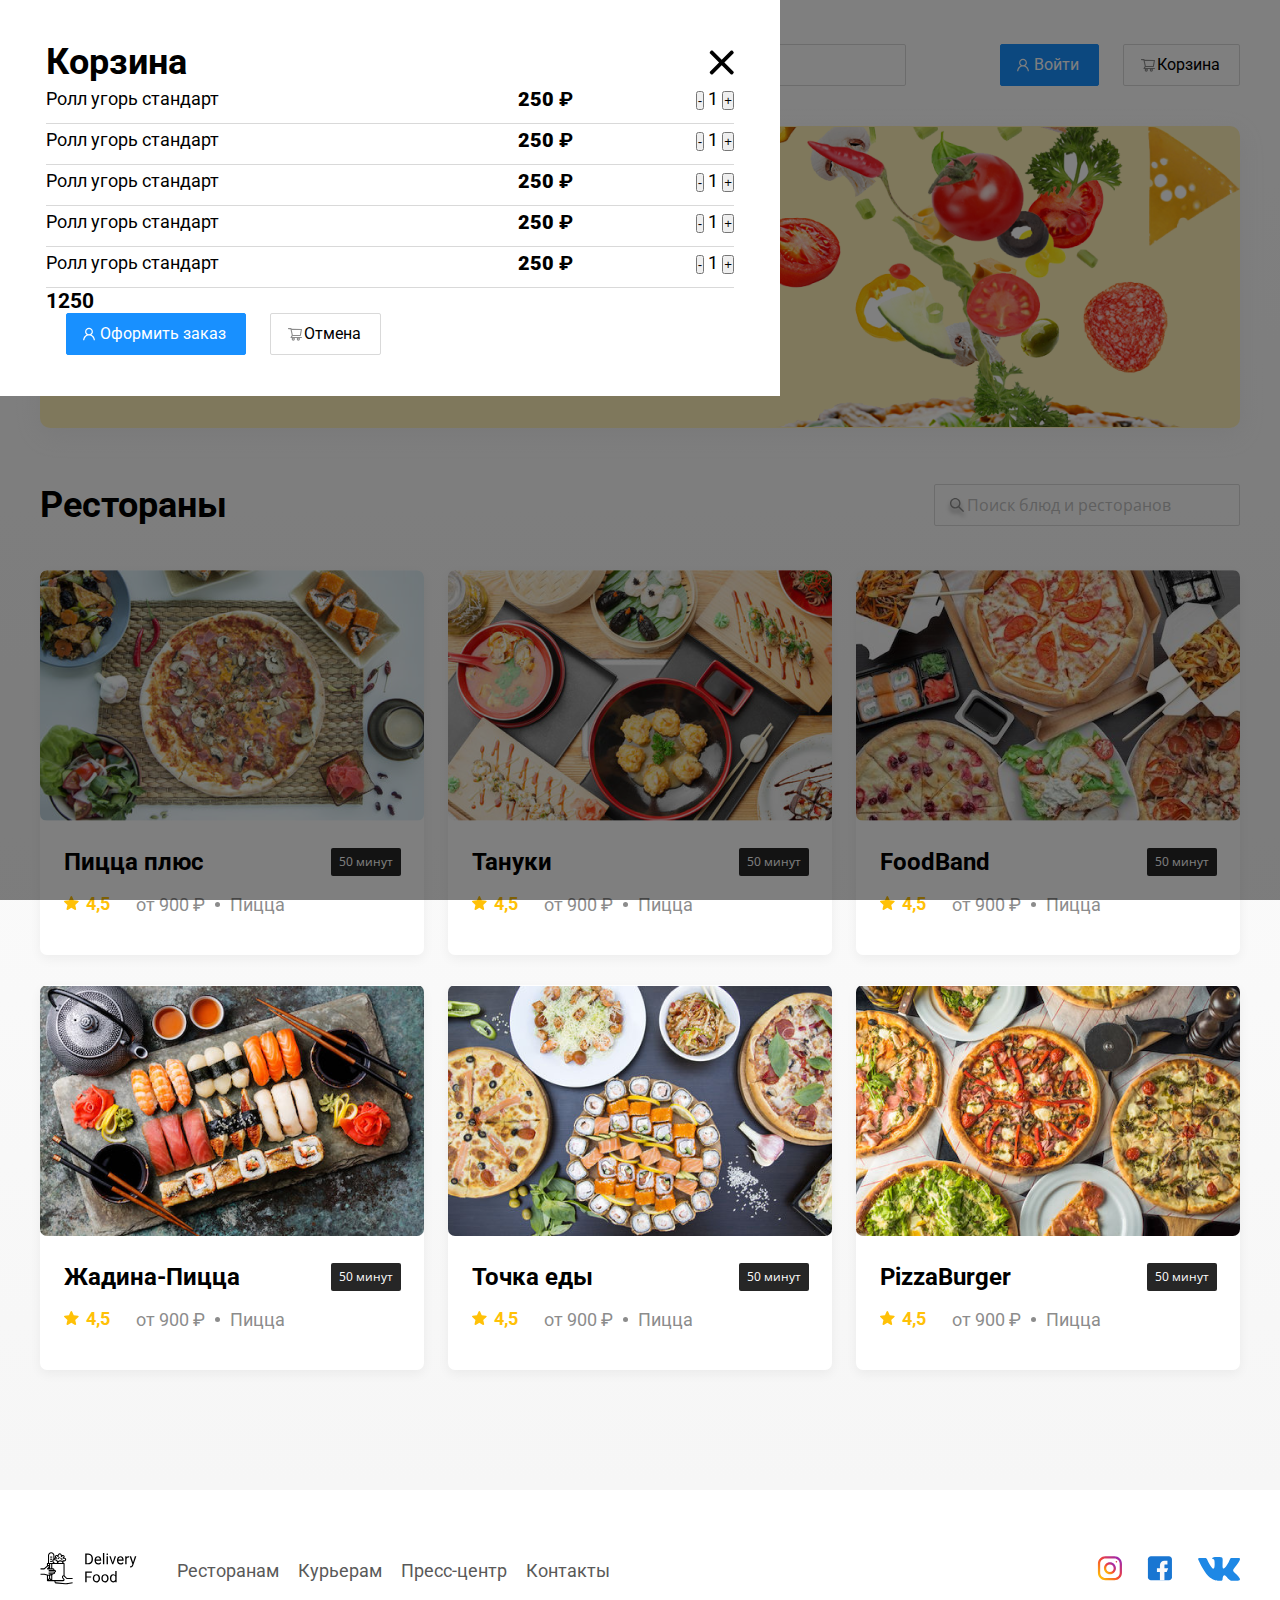
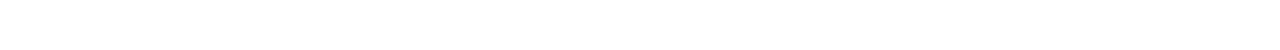
==== index.html @ 83c0d43b "```" ====
<!DOCTYPE html>
<html lang="ru">
<head>
    <meta charset="UTF-8">
    <meta http-equiv="X-UA-Compatible" content="IE=edge">
    <meta name="viewport" content="width=device-width, initial-scale=1.0">
    <title>Delivery Food</title>
    <link rel="preconnect" href="https://fonts.googleapis.com">
    <link rel="preconnect" href="https://fonts.gstatic.com" crossorigin>
    <link href="https://fonts.googleapis.com/css2?family=Open+Sans:wght@400;700&family=Roboto:wght@400;700&display=swap" rel="stylesheet">
    <link rel="stylesheet" href="css/styles.css">
    <link rel="icon" href="#" type="image/x-icon">
    <script src="./js/script.js" defer></script>
</head>
<body>
    <header class="section__header">
        <div class="container block">
            <a href="./index.html" class="logo">
                <img src="img/logo.svg" alt="логотиппппппп" class="logo__img">
            </a>
            <input type="text" class="input input-adress" placeholder="Адрес доставки">
            <div class="buttons">
                <button class="button button__man button--primary">Войти</button>
                <button class="button button__cart button--secondary" id="cart">Корзина</button>
            </div>
        </div> 
    </header>
    <section class="section__promo ">
            <div class="container promo__block">
                <div class="promo__info">
                    <h1 class="promo__title">Онлайн-сервис <br> доставки еды на дом</h1>
                    <p class="promo__desc">Блюда из любимого ресторана привезет курьер в перчатках, маске и с антисептиком</p>
                </div>
                <!-- /.promo__info -->
            </div>
    </section>
    <!-- /.promo -->
    <section class="section__restourants">
        <div class="container">
            <div class="restour__search">
                <h2 class="section__title">Рестораны</h2>
                <input type="text" class="input input-search" placeholder="Поиск блюд и ресторанов">
            </div>
            <!-- /.restour__search -->
            <div class="cards">
                <div class="card">
                    <a href="#" class="card__header"><img src="img/pizzaplus.png" alt="pizzaplus" class="card__img"></a>
            
                <div class="card__main">
                    <div class="card__title">
                        <h3 class="title">Пицца плюс</h3>
                        <span class="title_time">50 минут</span>
                    </div>
                    <!-- /.card__title -->
                    <div class="card__desc">
                        <strong class="card__reit">4,5</strong>
                        <span class="card__price">от 900 ₽</span>
                        <p class="card__category">Пицца</p>
                    </div>
                    <!-- /.card__desc -->
                </div>
                <!-- /.card__main -->
                </div>
                <!-- /.card -->
                <div class="card">
                    <a href="restourants/tanyki.html" class="card__header"><img src="img/tanyki.png" alt="tanyki" class="card__img"></a>
            
                <div class="card__main">
                    <div class="card__title">
                        <h3 class="title">Тануки</h3>
                        <span class="title_time">50 минут</span>
                    </div>
                    <!-- /.card__title -->
                    <div class="card__desc">
                        <strong class="card__reit">4,5</strong>
                        <span class="card__price">от 900 ₽</span>
                        <p class="card__category">Пицца</p>
                    </div>
                    <!-- /.card__desc -->
                </div>
                <!-- /.card__main -->
                </div>
                <!-- /.card -->
                <div class="card">
                    <a href="" class="card__header"><img src="img/foodband.png" alt="foodband" class="card__img"></a>
            
                <div class="card__main">
                    <div class="card__title">
                        <h3 class="title">FoodBand</h3>
                        <span class="title_time">50 минут</span>
                    </div>
                    <!-- /.card__title -->
                    <div class="card__desc">
                        <strong class="card__reit">4,5</strong>
                        <span class="card__price">от 900 ₽</span>
                        <p class="card__category">Пицца</p>
                    </div>
                    <!-- /.card__desc -->
                </div>
                <!-- /.card__main -->
                </div>
                <!-- /.card -->
                <div class="card">
                    <a href="" class="card__header"><img src="img/zhadina.png" alt="zhadina-pizza" class="card__img"></a>
            
                <div class="card__main">
                    <div class="card__title">
                        <h3 class="title">Жадина-Пицца</h3>
                        <span class="title_time">50 минут</span>
                    </div>
                    <!-- /.card__title -->
                    <div class="card__desc">
                        <strong class="card__reit">4,5</strong>
                        <span class="card__price">от 900 ₽</span>
                        <p class="card__category">Пицца</p>
                    </div>
                    <!-- /.card__desc -->
                </div>
                <!-- /.card__main -->
                </div>
                <!-- /.card -->
                <div class="card">
                    <a href="" class="card__header"><img src="img/tochkaedi.png" alt="tochkaedi" class="card__img"></a>
            
                <div class="card__main">
                    <div class="card__title">
                        <h3 class="title">Точка еды</h3>
                        <span class="title_time">50 минут</span>
                    </div>
                    <!-- /.card__title -->
                    <div class="card__desc">
                        <strong class="card__reit">4,5</strong>
                        <span class="card__price">от 900 ₽</span>
                        <p class="card__category">Пицца</p>
                    </div>
                    <!-- /.card__desc -->
                </div>
                <!-- /.card__main -->
                </div>
                <!-- /.card -->
                <div class="card">
                    <a href="" class="card__header"><img src="img/pizzaburger.png" alt="pizzaburger" class="card__img"></a>
            
                <div class="card__main">
                    <div class="card__title">
                        <h3 class="title">PizzaBurger</h3>
                        <span class="title_time">50 минут</span>
                    </div>
                    <!-- /.card__title -->
                    <div class="card__desc">
                        <strong class="card__reit">4,5</strong>
                        <span class="card__price">от 900 ₽</span>
                        <p class="card__category">Пицца</p>
                    </div>
                    <!-- /.card__desc -->
                </div>
                <!-- /.card__main -->
                </div>
                <!-- /.card -->
            
            </div>
            <!-- /.cards -->
        </div>
        <!-- /.container -->
    </section>
    <!-- /.section__restourants -->
    <footer class="section__footer">
        <div class="container block">
            <div class="block__navigation">
                <a href="/" class="logo">
                    <img src="img/logo.svg" alt="логотиппппппп" class="logo__img">
                </a>
                <nav class="navigation__footer">
                    <a href="#" class="nav-item">Ресторанам</a>
                    <a href="#" class="nav-item">Курьерам</a>
                    <a href="#" class="nav-item">Пресс-центр</a>
                    <a href="#" class="nav-item">Контакты</a>
                </nav>
                <!-- /.navigation__footer -->
            </div>
            <!-- /.block__navigation -->
            <div class="socials">
                <a href="#" class="social-link"><img src="img/instagram.svg" alt="social" class="social-img"></a>
                <a href="#" class="social-link"><img src="img/facebook.svg" alt="social" class="social-img"></a>
                <a href="#" class="social-link"><img src="img/vk.svg" alt="social" class="social-img"></a>
            </div>
            <!-- /.socials -->
        </div>
    </footer>
    <div class="modal">
        <div class="modal-window">
            <div class="modal-header">
                <h2 class="modal-title">Корзина</h2>
                <button class="btn-close"></button>
            </div>
            <!-- /.modal-header -->
            <div class="modal-main">
                <div class="row">
                    <p class="product-name">Ролл угорь стандарт</p>
                    <div class="row-right">
                        <div class="price-product">
                            <strong class="price">250</strong>
                            <span class="rub">₽</span> 
                        </div>
                          
                        <div class="counter">
                            <button class="btn-count">-</button>
                            <span class="count"> 1</span>
                            <button class="btn-count">+</button>
                        </div>
                        <!-- /.count-block -->
                    </div>
                <!-- /.cart-string -->
                </div>
                <!-- /.row -->
                <div class="row">
                    <p class="product-name">Ролл угорь стандарт</p>
                    <div class="row-right">
                        <div class="price-product">
                            <strong class="price">250</strong>
                            <span class="rub">₽</span> 
                        </div>
                          
                        <div class="counter">
                            <button class="btn-count">-</button>
                            <span class="count"> 1</span>
                            <button class="btn-count">+</button>
                        </div>
                        <!-- /.count-block -->
                    </div>
                <!-- /.cart-string -->
                </div>
                <!-- /.row -->
                <div class="row">
                    <p class="product-name">Ролл угорь стандарт</p>
                    <div class="row-right">
                        <div class="price-product">
                            <strong class="price">250</strong>
                            <span class="rub">₽</span> 
                        </div>
                          
                        <div class="counter">
                            <button class="btn-count">-</button>
                            <span class="count"> 1</span>
                            <button class="btn-count">+</button>
                        </div>
                        <!-- /.count-block -->
                    </div>
                <!-- /.cart-string -->
                </div>
                <!-- /.row -->
                <div class="row">
                    <p class="product-name">Ролл угорь стандарт</p>
                    <div class="row-right">
                        <div class="price-product">
                            <strong class="price">250</strong>
                            <span class="rub">₽</span> 
                        </div>
                          
                        <div class="counter">
                            <button class="btn-count">-</button>
                            <span class="count"> 1</span>
                            <button class="btn-count">+</button>
                        </div>
                        <!-- /.count-block -->
                    </div>
                <!-- /.cart-string -->
                </div>
                <!-- /.row -->
                <div class="row">
                    <p class="product-name">Ролл угорь стандарт</p>
                    <div class="row-right">
                        <div class="price-product">
                            <strong class="price">250</strong>
                            <span class="rub">₽</span> 
                        </div>
                          
                        <div class="counter">
                            <button class="btn-count">-</button>
                            <span class="count"> 1</span>
                            <button class="btn-count">+</button>
                        </div>
                        <!-- /.count-block -->
                    </div>
                <!-- /.cart-string -->
                </div>
                <!-- /.row -->
            </div>
            <!-- /.modal-main -->
            <div class="modal-footer">
                <div class="sum">
                    <h3 class="modal-sum">1250</h3>
                    <span class="rub-sum"></span>
                </div>
                <div class="buttons">
                    <button class="button button__man button--primary">Оформить заказ</button>
                    <button class="button button__cart button--secondary" id="cart">Отмена</button>
                </div>
                <!-- /.buttons -->
            </div>
            <!-- /.modal-footer -->
        </div>
        <!-- /.modal-window -->
    </div>
    <!-- /.modal -->
</body>
</html>
---- css/styles.css ----
*{
    margin: 0;
    padding: 0;
    box-sizing: border-box;
}
html{
    font-family: 'Roboto', sans-serif;
    font-style: normal;
    font-size: 18px;
}

body{
    background: linear-gradient(180deg, rgba(245, 245, 245, 0) 1.04%, #F5F5F5 100%);
}

.container{
    max-width: 1200px;
    width: 100%;
    margin: auto;
}
.input{
    font-family: 'Open Sans', sans-serif;
    line-height: 24px;
    font-style: normal;
    font-weight: normal;
    font-size: 16px;
    border: 1px solid #D9D9D9;
    border-radius: 2px;
    outline: none;
}
.input-adress{
    max-width: 690px;
    width: 100%;
    padding: 8px 12px 8px 32px;
    background: url(../img/house.svg) no-repeat 10px center;
}
.input-adress::placeholder{
    color:#BFBFBF;
    font-style: normal;
    font-weight: normal;
    font-size: 16px;
    line-height: 24px;
    
}
.block{
    display: flex;
    justify-content: space-between;
    align-items: center;
}

.section__header{
    margin-top: 44px;
    margin-bottom: 40px;
}

.logo{
    max-height: 40px;
}

.logo__img{
max-height: 40px;
}

.button{
    padding: 8px 19px 8px 33px;
    border: none;
    border-radius: 2px;
    margin-left: 20px;
    font-family: 'Roboto', sans-serif;
    font-style: normal;
    font-size: 16px;
    line-height: 24px;
    cursor: pointer;
}

.button__man{
    background: url(../img/man.svg) no-repeat 16px center;
}
.button--primary{
    background-color: #1890FF;
    color:white;
    border: 1px solid #1890FF;
}
.button__cart{
    background: url(../img/korzina.svg) no-repeat 16px center;
}

.button--secondary{
    border: 1px solid #D9D9D9;
}
.button__close{
    background: #fff;
}
.promo__block{
    background: #FFF1B8 url(../img/promo.png) no-repeat right center;
    border-radius: 10px;
    padding: 68px 0;
    padding-left: 71px;
    filter: drop-shadow(0px 7px 12px rgba(158, 158, 163, 0.1));
}

.promo__desc{
    
    font-weight: normal;
    font-size: 24px;
    line-height: 28px;
    color: #302C34;

}

.section__restourants{
    padding-top: 56px;
    padding-bottom: 90px;
}

.promo__title{
   
    font-weight: bold;
    font-size: 39px;
    line-height: 46px;
    color: #302C34;
    margin-bottom: 18px;

}

.promo__info{
    max-width: 535px;
    width: 100%;
}
.restour__search{
    display: flex;
    justify-content: space-between;
    margin-bottom: 44px;
}

.section__title{
    font-weight: bold;
font-size: 36px;
line-height: 42px;
}

.input-search{
    max-width: 306px;
    width: 100%;
    padding: 5px 12px 5px 32px;
    background: url(../img/search.svg) no-repeat 10px 11px;
}
.input-search::placeholder{
    color:#BFBFBF;
    line-height: 24px;
}

.cards{
display: flex;
flex-wrap: wrap;
justify-content: space-between;
}

.card{
    max-width: 384px;
    width: 100%;
    background: #fff;
    box-shadow: 0px 4px 12px rgba(0, 0, 0, 0.05);
    border-radius: 7px;
    margin-bottom: 30px;
}

.card__img{
    border-radius: 7px;
}

.card__main{
    padding: 21px 24px 35px;
}

.card__title{
    display:flex;
    justify-content: space-between;
    align-items: center;
    margin-bottom: 10px;
    
}

.card__desc{
    display: flex;
    justify-content: start;
    align-items: center;
}

.title{
    font-weight: bold;
    font-size: 24px;
    line-height: 32px;
}

.title_time{
    background: #262626;
    border-radius: 2px;
    font-family: 'Open Sans', sans-serif;
font-style: normal;
font-weight: normal;
font-size: 12px;
line-height: 20px;

color: #FFFFFF;
padding: 4px 8px;
}

.card__reit{
    margin-left: 22px;
    position: relative;
    font-weight: bold;
    font-size: 18px;
    line-height: 32px;
    color: #FFC107;
    
}

.card__reit::before{
    content: '' ;
    width: 15px;
    height: 15px;
    position: absolute;
    top: 7px;
    left: -22px;
    background: url(../img/rate.svg);
}
.card__price{
    color: #8c8c8c;
    margin-left: 26px;
}
.card__category{
    color: #8c8c8c;
    position: relative;
    margin-left: 25px;
}
.card__category::before{
    content: '';
    position: absolute;
    top: 50%;
    left: -15px;
    margin-top: -2.5px;
    width: 5px;
    height: 5px;
    background: #8c8c8c;
    border-radius: 50%;
}

.section__footer{
    background: #fff;
    padding-top: 60px;
    padding-bottom: 60px;
}
.block__navigation{
    display: flex;
    align-items: center ;
}
.navigation__footer{
    margin-left: 36px;
}
.nav-item{
    line-height: 21px;
    color: #595959;
    margin-right: 15px;
    text-decoration: none;
}
.socials{
    display: flex;
    align-items: center;
}

.social-img{
    height: 25px;
    margin-left: 25px;
}
.restour__title{
    font-size: 36px;
    line-height: 42px;
}
.restour__info{
    margin-top: 40px;
    margin-bottom: 37px;
    display: flex;
    align-items: center;
}

.restour__desc{
    display: flex;
    justify-content: start;

    align-items: center;
    margin-left: 32px;
}

.card__category__init{
    color: #8c8c8c;
    position: relative;
    margin-bottom: 25px;
    
}
.card__desc__position{
    display: flex;
    flex-direction: column;
 
}
.card__title{
    width: 337px;
    height: 32px;
}

.button--addto{
    padding: 7px 36px 7px 14px;
    
    border: none;
    border-radius: 2px;
    
    font-family: 'OpenSans', sans-serif;
    font-style: normal;
    font-size: 16px;
    line-height: 24px;
    background: #fff url(../img/whitecart.svg) no-repeat 99px center;
    background-color: #1890FF;
    color:white;
    border: 1px solid #1890FF;
}
.button--addtocart{
    display: flex;
}
.card__cost{
    display: flex;
    justify-content: start;
    align-items: center;
    margin-left: 59px;
    font-weight: bold;
    font-size: 20px;
    line-height: 32px;
}




.modal {
    position: fixed;
    top: 0;
    left: 0;
    width: 100%;
    height: 100vh;
    background: rgba(0,0,0,0.5);
}
.modal-window {
    max-width: 780px;
    width: 100%;
    background: #fff;
    padding: 41px 46px;
    display: flex;
    flex-direction: column;
}
.modal-header {
    width: 100%;
    display: flex;
    justify-content: space-between;
    align-items: center;
}
.modal-title {
    font-size: 36px;
    line-height: 42px;
    color: #000;
}
.btn-close {
    width: 25px;
    height: 25px;
    background: url('../img/close.svg') no-repeat center / cover;
    border: none;
    cursor: pointer;
}
.row {
    display: flex;
    justify-content: space-between;
    align-items: center;
    padding-bottom: 8px;
    border-bottom: 1px solid #d9d9d9;
}
.row-right {
    display: flex;
    justify-content: space-between;
    align-items: center;
    max-width: 216px;
    width: 100%;
}
.product-name {
    font-size: 18px;
    line-height: 32px;
}
.price-product {
    font-weight: bold;
    font-size: 20px;
    line-height: 32px;
}
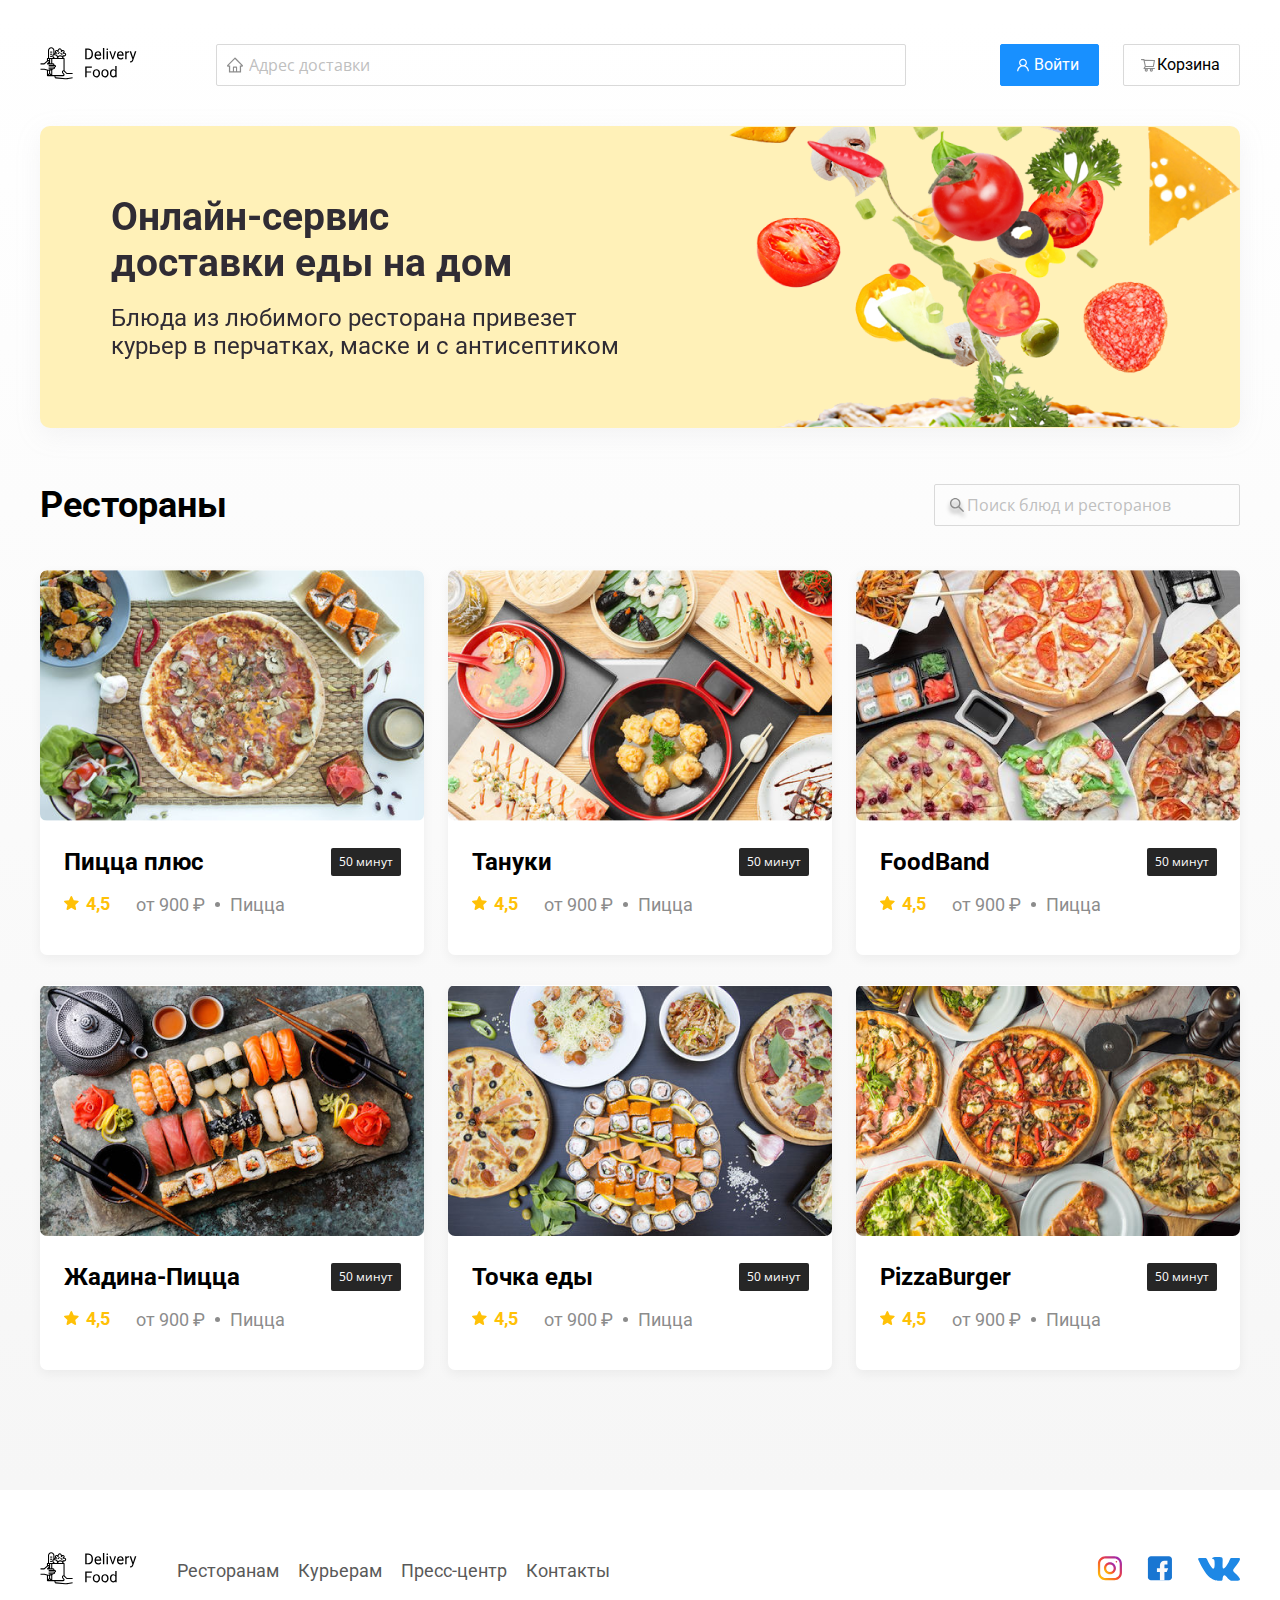
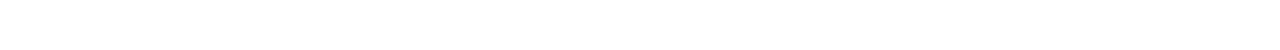
==== commit 1e844120: "jsworks 3dec2021 14:47" ====
--- a/index.html
+++ b/index.html
@@ -187,11 +187,11 @@
             <!-- /.socials -->
         </div>
     </footer>
-    <div class="modal">
+    <div class="modal modal--close">
         <div class="modal-window">
             <div class="modal-header">
                 <h2 class="modal-title">Корзина</h2>
-                <button class="btn-close"></button>
+                <button class="btn-close" id="close-modal"></button>
             </div>
             <!-- /.modal-header -->
             <div class="modal-main">
@@ -204,97 +204,98 @@
                         </div>
                           
                         <div class="counter">
-                            <button class="btn-count">-</button>
-                            <span class="count"> 1</span>
-                            <button class="btn-count">+</button>
-                        </div>
-                        <!-- /.count-block -->
-                    </div>
-                <!-- /.cart-string -->
-                </div>
-                <!-- /.row -->
-                <div class="row">
-                    <p class="product-name">Ролл угорь стандарт</p>
-                    <div class="row-right">
-                        <div class="price-product">
-                            <strong class="price">250</strong>
-                            <span class="rub">₽</span> 
-                        </div>
-                          
-                        <div class="counter">
-                            <button class="btn-count">-</button>
-                            <span class="count"> 1</span>
-                            <button class="btn-count">+</button>
-                        </div>
-                        <!-- /.count-block -->
-                    </div>
-                <!-- /.cart-string -->
-                </div>
-                <!-- /.row -->
-                <div class="row">
-                    <p class="product-name">Ролл угорь стандарт</p>
-                    <div class="row-right">
-                        <div class="price-product">
-                            <strong class="price">250</strong>
-                            <span class="rub">₽</span> 
-                        </div>
-                          
-                        <div class="counter">
-                            <button class="btn-count">-</button>
-                            <span class="count"> 1</span>
-                            <button class="btn-count">+</button>
-                        </div>
-                        <!-- /.count-block -->
-                    </div>
-                <!-- /.cart-string -->
-                </div>
-                <!-- /.row -->
-                <div class="row">
-                    <p class="product-name">Ролл угорь стандарт</p>
-                    <div class="row-right">
-                        <div class="price-product">
-                            <strong class="price">250</strong>
-                            <span class="rub">₽</span> 
-                        </div>
-                          
-                        <div class="counter">
-                            <button class="btn-count">-</button>
-                            <span class="count"> 1</span>
-                            <button class="btn-count">+</button>
-                        </div>
-                        <!-- /.count-block -->
-                    </div>
-                <!-- /.cart-string -->
-                </div>
-                <!-- /.row -->
-                <div class="row">
-                    <p class="product-name">Ролл угорь стандарт</p>
-                    <div class="row-right">
-                        <div class="price-product">
-                            <strong class="price">250</strong>
-                            <span class="rub">₽</span> 
-                        </div>
-                          
-                        <div class="counter">
-                            <button class="btn-count">-</button>
-                            <span class="count"> 1</span>
-                            <button class="btn-count">+</button>
-                        </div>
-                        <!-- /.count-block -->
-                    </div>
-                <!-- /.cart-string -->
-                </div>
-                <!-- /.row -->
+                            <button class="btn-count-minus btn-count">-</button>
+                            <span class="count"> 1</span>
+                            <button class="btn-count-plus btn-count">+</button>
+                        </div>
+                        <!-- /.count-block -->
+                    </div>
+                <!-- /.cart-string -->
+                </div>
+                <!-- /.row -->
+                <div class="row">
+                    <p class="product-name">Ролл угорь стандарт</p>
+                    <div class="row-right">
+                        <div class="price-product">
+                            <strong class="price">250</strong>
+                            <span class="rub">₽</span> 
+                        </div>
+                          
+                        <div class="counter">
+                            <button class="btn-count-minus btn-count">-</button>
+                            <span class="count"> 1</span>
+                            <button class="btn-count-plus btn-count">+</button>
+                        </div>
+                        <!-- /.count-block -->
+                    </div>
+                <!-- /.cart-string -->
+                </div>
+                <!-- /.row -->
+                <div class="row">
+                    <p class="product-name">Ролл угорь стандарт</p>
+                    <div class="row-right">
+                        <div class="price-product">
+                            <strong class="price">250</strong>
+                            <span class="rub">₽</span> 
+                        </div>
+                          
+                        <div class="counter">
+                            <button class="btn-count-minus btn-count">-</button>
+                            <span class="count"> 1</span>
+                            <button class="btn-count-plus btn-count">+</button>
+                        </div>
+                        <!-- /.count-block -->
+                    </div>
+                <!-- /.cart-string -->
+                </div>
+                <!-- /.row -->
+                <div class="row">
+                    <p class="product-name">Ролл угорь стандарт</p>
+                    <div class="row-right">
+                        <div class="price-product">
+                            <strong class="price">250</strong>
+                            <span class="rub">₽</span> 
+                        </div>
+                          
+                        <div class="counter">
+                            <button class="btn-count-minus btn-count">-</button>
+                            <span class="count"> 1</span>
+                            <button class="btn-count-plus btn-count">+</button>
+                        </div>
+                        <!-- /.count-block -->
+                    </div>
+                <!-- /.cart-string -->
+                </div>
+                <!-- /.row -->
+                <div class="row">
+                    <p class="product-name">Ролл угорь стандарт</p>
+                    <div class="row-right">
+                        <div class="price-product">
+                            <strong class="price">250</strong>
+                            <span class="rub">₽</span> 
+                        </div>
+                          
+                        <div class="counter">
+                            <button class="btn-count-minus btn-count">-</button>
+                            <span class="count"> 1</span>
+                            <button class="btn-count-plus btn-count">+</button>
+                        </div>
+                        <!-- /.count-block -->
+                    </div>
+                <!-- /.cart-string -->
+                </div>
+                <!-- /.row -->
+                
             </div>
             <!-- /.modal-main -->
             <div class="modal-footer">
                 <div class="sum">
                     <h3 class="modal-sum">1250</h3>
-                    <span class="rub-sum"></span>
+                    <span class="rub-sum">₽</span>
                 </div>
                 <div class="buttons">
-                    <button class="button button__man button--primary">Оформить заказ</button>
-                    <button class="button button__cart button--secondary" id="cart">Отмена</button>
+                    <button class="button button--primary button__wo__icon">Оформить заказ</button>
+                    <button class="button button--secondary cart-popup__bottom-cancel" id="cart">Отмена</button>
                 </div>
                 <!-- /.buttons -->
             </div>
--- a/css/styles.css
+++ b/css/styles.css
@@ -343,6 +343,9 @@
     position: fixed;
     top: 0;
     left: 0;
+    display: flex;
+    justify-content: center;
+    align-items: center;
     width: 100%;
     height: 100vh;
     background: rgba(0,0,0,0.5);
@@ -360,6 +363,7 @@
     display: flex;
     justify-content: space-between;
     align-items: center;
+    margin-bottom: 48px;
 }
 .modal-title {
     font-size: 36px;
@@ -377,6 +381,7 @@
     display: flex;
     justify-content: space-between;
     align-items: center;
+    padding-top: 15px;
     padding-bottom: 8px;
     border-bottom: 1px solid #d9d9d9;
 }
@@ -395,4 +400,51 @@
     font-weight: bold;
     font-size: 20px;
     line-height: 32px;
+}
+.btn-count {
+    font-family: SF Pro Display;
+    font-style: normal;
+    font-weight: normal;
+    font-size: 14px;
+    line-height: 22px;
+    color: #40a9ff;
+    width: 40px;
+    height: 32px;
+    cursor: pointer;
+    background: transparent;
+    border: 1px solid #40a9ff;
+    border-radius: 2px;
+}
+.count {
+    margin-right: 13px;
+    margin-left: 13px;
+    font-style: 16px;
+    line-height: 24px;
+}
+.modal-footer {
+    width: 100%;
+    display: flex;
+    justify-content: space-between;
+    align-items: center;
+    margin-top: 50px;
+}
+.sum {
+    display: flex;
+    align-items: center;
+    padding: 15px 20px;
+    background: #262626;
+    border-radius: 5px;
+    color: #fff;
+}
+.rub-sum {
+    margin-left: 5px;
+}
+.modal--close {
+    display: none;
+}
+.button__wo__icon {
+padding: 8px 19px;
+}
+.cart-popup__bottom-cancel {
+    background: transparent;
 }